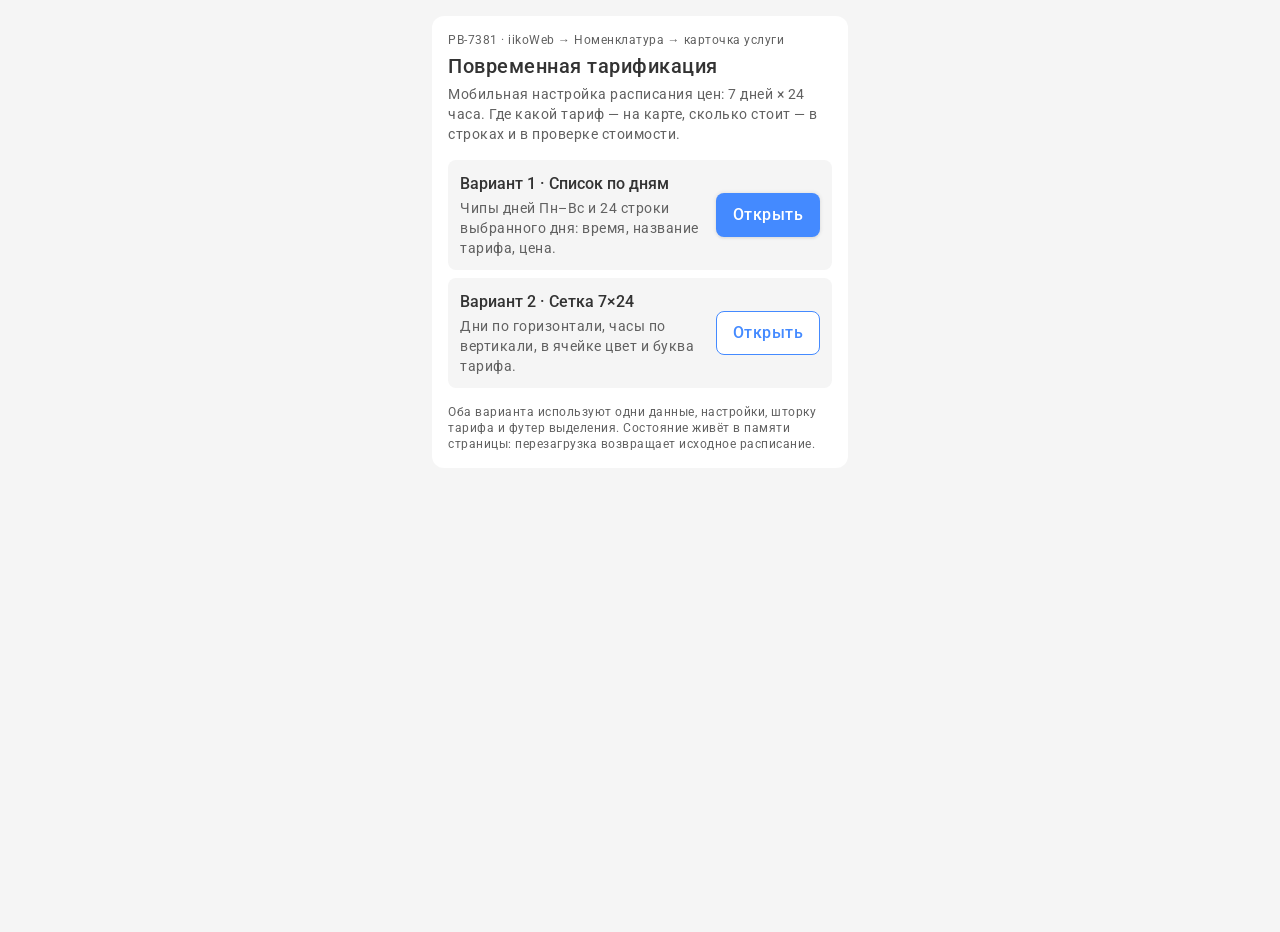
==== ProtoApp-Draft/pb7381-hourly-rate/index.html @ aaf01636 "PB-7381 hourly rate prototype: variants 1 and 2 with iikoDS styles" ====
<!DOCTYPE html>
<html lang="ru" data-mode="mobile">
<head>
<meta charset="UTF-8">
<meta name="viewport" content="width=device-width, initial-scale=1.0">
<title>PB-7381 · Повременная тарификация — два варианта</title>
<!--
  ЭКРАН: точка входа прототипа (бриф §8: «демо-страница со ссылками на два варианта»).

  Что здесь: название задачи, короткое описание двух вариантов расписания и две
  ссылки — variant-1.html (список по дням) и variant-2.html (сетка 7×24).
  Общие у вариантов: данные, настройки, шторка тарифа, футер выделения и снэкбар.

  Внешний вид — только ДС (классы ds-*, токены), своего «на глаз» нет.
-->
<link rel="stylesheet" href="css/iikods.css">
<link rel="stylesheet" href="css/prototype.css">
</head>
<body class="pb-page pb-page--index">

<main class="pb-hub">
  <header class="pb-hub__head">
    <span class="pb-hub__eyebrow ds-text-caption-l-12-normal-regular">PB-7381 · iikoWeb → Номенклатура → карточка услуги</span>
    <h1 class="pb-hub__title">Повременная тарификация</h1>
    <p class="pb-hub__lead ds-text-body-s-14-normal-regular">
      Мобильная настройка расписания цен: 7 дней × 24 часа. Где какой тариф — на карте,
      сколько стоит — в строках и в проверке стоимости.
    </p>
  </header>

  <ul class="pb-hub__list">
    <li class="pb-hub__item">
      <div class="pb-hub__item-text">
        <span class="pb-hub__item-title">Вариант 1 · Список по дням</span>
        <span class="pb-hub__item-desc ds-text-body-s-14-normal-regular">
          Чипы дней Пн–Вс и 24 строки выбранного дня: время, название тарифа, цена.
        </span>
      </div>
      <a class="ds-btn ds-btn--m ds-btn--accent ds-btn--filled pb-hub__link" href="variant-1.html">
        <span class="ds-btn__label">Открыть</span>
      </a>
    </li>
    <li class="pb-hub__item">
      <div class="pb-hub__item-text">
        <span class="pb-hub__item-title">Вариант 2 · Сетка 7×24</span>
        <span class="pb-hub__item-desc ds-text-body-s-14-normal-regular">
          Дни по горизонтали, часы по вертикали, в ячейке цвет и буква тарифа.
        </span>
      </div>
      <a class="ds-btn ds-btn--m ds-btn--accent ds-btn--outlined pb-hub__link" href="variant-2.html">
        <span class="ds-btn__label">Открыть</span>
      </a>
    </li>
  </ul>

  <p class="pb-hub__note ds-text-caption-l-12-normal-regular">
    Оба варианта используют одни данные, настройки, шторку тарифа и футер выделения.
    Состояние живёт в памяти страницы: перезагрузка возвращает исходное расписание.
  </p>
</main>

</body>
</html>
---- ProtoApp-Draft/pb7381-hourly-rate/css/iikods.css ----
/* ============================================================
   PB-7381 · подключение iikoDS

   Одна точка входа стилей: здесь только ссылки на дизайн-систему, своего
   оформления нет (раскладка — css/prototype.css).

   Порядок обязателен:
     font.css → tokens.css → components-mobile/modes.css → components-mobile/components/index.css
              → styles.css → components/index.css → fixes.css

   Мобильный режим — атрибутом `data-mode="mobile"` на <html> (см. modes.css):
   кнопки Button M вырастают 36 → 44 px (8+8+20 → 12+12+20), поле M — 56 px,
   тумблер получает трек 52×32 и ручку 24. Классы компонентов от режима не
   зависят — «мобильных» модификаторов у ДС нет, поэтому один и тот же набор
   ds-* используется и на десктопе, и на телефоне.

   ДС лежит в соседнем репозитории: ../../../Design-System/ от этой папки.
   ============================================================ */

@import url("../../../Design-System/components-web/font.css");
@import url("../../../Design-System/components-web/tokens.css");

/* мобильный слой ДС: ось режима + структурные моб-компоненты (порядок обязателен) */
@import url("../../../Design-System/components-mobile/modes.css");
@import url("../../../Design-System/components-mobile/components/index.css");

/* сгенерированные текстовые стили и тени, затем агрегатор компонентов */
@import url("../../../Design-System/components-web/styles.css");
@import url("../../../Design-System/components-web/components/index.css");

/* ручной слой правок поверх генерации ДС (обновления из Figma его не перезаписывают) */
@import url("../../../Design-System/components-web/fixes.css");
---- ProtoApp-Draft/pb7381-hourly-rate/css/prototype.css ----
/* ============================================================
   PB-7381 · раскладка прототипа (только каркас и сетка; вид — из ДС)

   ПРАВИЛО БРИФА (§7.1, §9): цветов, кеглей, радиусов, теней литералами нет —
   только токены ДС (var(--ds-…)) и классы ds-*. Здесь живут: ширина колонки
   телефона, каркас экрана (шапка / расписание / футер / нижняя панель),
   сетка 7×24 и позиционирование шторок и снэкбара.
   ============================================================ */

/* ── База страницы ─────────────────────────────────────────── */
html, body { height: 100%; }
body.pb-page {
  margin: 0;
  background: var(--ds-color-brand-neutral-super-light);
  color: var(--ds-color-text-primary);
  font-family: var(--ds-typography-font-family-family), Arial, sans-serif;
}

/* ── Точка входа: ссылки на два варианта ───────────────────── */
.pb-page--index { padding: var(--ds-space-4x); }
.pb-hub {
  /* 384 px = 12 шагов сетки ДС; отдельного токена такой ширины в ДС нет */
  max-width: calc(var(--ds-size-8x) * 12);
  margin: 0 auto;
  padding: var(--ds-space-4x);
  background: var(--ds-color-brand-neutral-default);
  border-radius: var(--ds-radius-3x);
}
.pb-hub__head { display: flex; flex-direction: column; gap: var(--ds-space-1x); }
.pb-hub__eyebrow { color: var(--ds-color-text-secondary); }
.pb-hub__title {
  margin: 0;
  font: var(--ds-font-header-s-20-normal-medium);
  letter-spacing: var(--ds-font-header-s-20-normal-medium-spacing);
  color: var(--ds-color-text-primary);
}
.pb-hub__lead { margin: 0; color: var(--ds-color-text-secondary); }
.pb-hub__list {
  margin: var(--ds-space-4x) 0;
  padding: 0;
  list-style: none;
  display: flex;
  flex-direction: column;
  gap: var(--ds-space-2x);
}
.pb-hub__item {
  display: flex;
  align-items: center;
  gap: var(--ds-space-3x);
  padding: var(--ds-space-3x);
  background: var(--ds-color-brand-neutral-super-light);
  border-radius: var(--ds-radius-2x);
}
.pb-hub__item-text { display: flex; flex-direction: column; gap: var(--ds-space-0-5x); flex: 1 1 auto; }
.pb-hub__item-title { font-size: var(--ds-font-body-m-16-normal-medium-size); line-height: var(--ds-font-body-m-16-normal-medium-line); font-weight: var(--ds-typography-font-weight-medium); }
.pb-hub__item-desc { color: var(--ds-color-text-secondary); }
.pb-hub__link { flex: 0 0 auto; text-decoration: none; }
.pb-hub__note { margin: 0; color: var(--ds-color-text-secondary); }

/* ============================================================
   Экран услуги: каркас 375 / 390
   Размеры из макета (фрейм 375×812): поля 16, заголовок и вкладки
   не скроллятся, расписание — единственная скроллящаяся область,
   снизу несдвигаемая панель «Закрыть / Сохранить» (60 px).
   ============================================================ */

.pb-page--app {
  display: flex;
  justify-content: center;
  background: var(--ds-color-brand-neutral-super-light);
}

.pb-app {
  width: 100%;
  max-width: 390px;                     /* бриф §8: на десктопе колонка 390 */
  height: 100dvh;
  display: flex;
  flex-direction: column;
  overflow: hidden;
  background: var(--ds-color-brand-neutral-default);
}

/* ── Шапка приложения (не скроллится) ─────────────────────── */
.pb-app__head {
  flex: 0 0 auto;
  display: flex;
  flex-direction: column;
  background: var(--ds-color-brand-neutral-default);
}

/* ── Header full = 110: статус-бар 55 + хром 55 (макет 1:1) ──
   Статус-бар и хром браузера — системная оболочка, а не компонент iikoDS,
   поэтому токенов у них нет: значения взяты из макета как есть (те же
   литералы используются в стенде ДС, ds-review.css). */
.pb-statusbar {
  position: relative;
  flex: 0 0 auto;
  height: 55px;
  background: var(--ds-color-brand-neutral-default);
}
.pb-statusbar__time {
  position: absolute;
  left: 18px;
  top: 16px;
  width: 50px;
  font-family: 'Montserrat', var(--ds-typography-font-family-family), Arial, sans-serif;
  font-weight: 700;
  font-size: 15px;
  line-height: 18px;
  text-align: center;
  color: #070707;
}
.pb-statusbar__stats {
  position: absolute;
  right: 18px;
  top: 19px;
  display: block;
  width: 67px;
  height: 12px;
}

/* хром: дом 24 · адресное поле 34 · счётчик вкладок 16 · меню 24
   (левое поле 12, поле адреса 44 / правый край 84, вкладки 52, меню 12) */
.pb-chrome {
  position: relative;
  flex: 0 0 auto;
  height: 55px;
  background: var(--ds-color-brand-neutral-default);
}
/* у иконок шапки 24 / 16 px — зона нажатия добирается слоем 44×44 */
.pb-chrome__btn {
  position: absolute;
  padding: 0;
  border: 0;
  background: none;
  color: var(--ds-color-icon-primary);
  font-family: inherit;
  cursor: pointer;
}
.pb-chrome__btn::after {
  content: "";
  position: absolute;
  left: 50%;
  top: 50%;
  width: 44px;
  height: 44px;
  transform: translate(-50%, -50%);
}
.pb-chrome__btn img,
.pb-chrome__btn svg { display: block; }
.pb-chrome__home { left: 12px; top: 15.5px; width: 24px; height: 24px; }
.pb-chrome__more { right: 12px; top: 15.5px; width: 24px; height: 24px; }
.pb-chrome__tabs {
  right: 52px;
  top: 19.5px;
  display: flex;
  align-items: center;
  justify-content: center;
  box-sizing: border-box;
  width: 16px;
  height: 16px;
  border: 1.5px solid var(--ds-color-icon-primary);
  border-radius: 5px;
  font-size: var(--ds-typography-font-size-2-5x);
  line-height: 12px;
  /* в ДС весов только 400/500, в макете счётчик вкладок — 700 */
  font-weight: 700;
}
.pb-chrome__address {
  position: absolute;
  left: 44px;
  right: 84px;
  top: 16px;
  height: 34px;
  display: flex;
  align-items: center;
  gap: var(--ds-space-2x);
  padding: 0 11px;
  box-sizing: border-box;
  border-radius: 17px;
  background: #f7f9ff;
  cursor: pointer;
}
.pb-chrome__lock { flex: none; width: 8px; height: auto; }
.pb-chrome__address-text {
  overflow: hidden;
  text-overflow: ellipsis;
  white-space: nowrap;
  color: var(--ds-color-text-primary);
  font-size: var(--ds-typography-font-size-2-5x);
  line-height: 13px;
  font-weight: var(--ds-typography-font-weight-medium);
}

/* заголовок услуги + иконка информации (макет: блок 52 px) */
.pb-title {
  display: flex;
  align-items: center;
  justify-content: space-between;
  gap: var(--ds-space-3x);
  min-height: 52px;
  box-sizing: border-box;
  padding: var(--ds-space-2x) var(--ds-space-4x) var(--ds-space-1x);
}
.pb-title__text {
  margin: 0;
  font: var(--ds-font-header-s-20-normal-medium);
  letter-spacing: var(--ds-font-header-s-20-normal-medium-spacing);
  color: var(--ds-color-text-primary);
}

/* вкладки карточки: строка шире экрана — скроллится по горизонтали */
.pb-tabs {
  padding: var(--ds-space-2x) 0 0 var(--ds-space-4x);
  overflow-x: auto;
  scrollbar-width: none;
}
.pb-tabs::-webkit-scrollbar { display: none; }
.pb-tabs .ds-tabs { border-bottom: none; }
.pb-tabs .ds-tab { padding-left: var(--ds-space-3x); padding-right: var(--ds-space-3x); }
/* бриф §7.1 п.2: управляющие элементы не ниже 44 px — вкладки, тумблер */
.pb-tabs .ds-tab { min-height: 44px; }
.pb-status .ds-slide-toggle__row { min-height: 44px; }

/* строка состояния: тумблер «Включена» + иконки ресторана и настроек.
   Иконки — Icon size 24 (`ds-icon-size--6x`) с подложкой State: заказчик
   11.11.2026 просил 24 px (было 32, до этого 36), а State даёт hover `#EBEBEB`
   и нажатие `#E0E0E0` (fixes.css п. 14 — контейнер и модификатор `--state` там же).
   Подложка = иконка + 8 = 32, поэтому кнопка-обёртка 32×32 и прозрачная:
   вид элемента задаёт ДС, кнопка нужна только как тач-зона 48 (бриф §7.1 п.2).
   Кнопки идут в ряд с зазором 8: круги подложек не слипаются */
.pb-status {
  display: flex;
  align-items: center;
  justify-content: space-between;
  gap: var(--ds-space-2x);
  padding: var(--ds-space-2x) var(--ds-space-4x);
}
.pb-status .ds-slide-toggle { flex: 0 0 auto; }
.pb-status__tools {
  display: flex;
  align-items: center;
  gap: var(--ds-space-2x);
  min-width: 0;
}
.pb-status .pb-tool {
  position: relative;
  flex: 0 0 auto;
  display: inline-flex;
  align-items: center;
  justify-content: center;
  width: var(--ds-size-8x);                    /* 32 = иконка 24 + подложка 4/4 */
  height: var(--ds-size-8x);
  padding: 0;
  border: 0;
  background: none;
  color: var(--ds-color-icon-primary);
  font-family: inherit;
  cursor: pointer;
}
/* тач-зона 48 = иконка 24 + поле 12 с каждой стороны (как у .pb-close) */
.pb-status .pb-tool::after {
  content: '';
  position: absolute;
  left: 50%;
  top: 50%;
  width: calc(var(--ds-size-6x) + var(--ds-space-6x));
  height: calc(var(--ds-size-6x) + var(--ds-space-6x));
  transform: translate(-50%, -50%);
}
.pb-status .pb-tool .ds-icon-size svg {
  display: block;
  width: 100%;
  height: 100%;
  fill: currentColor;
}
/* Подложка State в ДС включается наведением на сам значок (fixes.css п. 14:
   `.ds-icon-size--state:hover::before`). Здесь кликабельна кнопка 32
   с тач-зоной 48, поэтому состояние вешаем на неё — иначе наведение на поле
   вокруг иконки не подсвечивает её. Цвета те же, что в fixes.css (токенов нет,
   №89): hover #EBEBEB, press #E0E0E0 */
.pb-status .pb-tool:hover .ds-icon-size--state::before { background: #ebebeb; }
.pb-status .pb-tool:active .ds-icon-size--state::before { background: #e0e0e0; }
/* тарификация выключена: в строке состояния остаётся только тумблер */
body.pb-tariff-off .pb-status__tools { display: none; }

/* ── Область расписания (скроллится только она) ───────────── */
.pb-body {
  flex: 1 1 auto;
  min-height: 0;
  display: flex;
  flex-direction: column;
  overflow: hidden;
}

/* Вариант 1: переключатель дня + список 24 интервалов.
   Button toggle (макет 19107:48915): контейнер r12, белый фон, рамка #E0E0E0,
   паддинг и зазор 4; выбранный день — Button M Accent Filled (#448AFF),
   невыбранные — Neutral Text (#333333). */
.pb-daybar {
  flex: 0 0 auto;
  align-self: stretch;
  width: auto;
  display: flex;
  gap: var(--ds-space-1x);
  /* отступ до Button toggle — ровно 16 px (заказчик 11.11.2026): строка
     состояния 48 (тач-зона тумблера), сам тумблер в ней 44 и центрируется,
     поэтому 4 + нижнее поле 8 + этот margin 4 = 16 от элементов строки */
  margin: var(--ds-space-1x) var(--ds-space-4x) 0;
  padding: var(--ds-space-1x);
  background: var(--ds-color-brand-neutral-default);
  border: 1px solid var(--ds-color-stroke-default);
  border-radius: var(--ds-radius-3x);
  box-sizing: border-box;
}
/* 7 чипов на 343 px: мобильный Button M даёт поля 16 (button-touch.css),
   поэтому нулевые боковые поля нужны правилом с той же специфичностью —
   иначе подпись «Пн» уезжает из центра кнопки */
.pb-daybar .pb-daychip { padding-left: 0; padding-right: 0; }
.pb-daychip { flex: 1 1 0; min-width: 0; }
.pb-daychip .ds-btn__label { width: 100%; text-align: center; }

.pb-list {
  flex: 1 1 auto;
  min-height: 0;
  overflow-y: auto;
  -webkit-overflow-scrolling: touch;
  display: flex;
  flex-direction: column;
  gap: var(--ds-space-2x);
  padding: var(--ds-space-3x) var(--ds-space-4x) var(--ds-space-2x);
}

/* строка интервала: время, название тарифа, цена (макет `row` 19107:49258:
   56/r8/pad 12). Фон — цвет тарифа: базовая Neutral/50, счастливый час
   Accent/10, выходные Negative/50 — приходит инлайном из js/ui.js. */
.pb-row {
  display: flex;
  align-items: center;
  gap: var(--ds-space-3x);
  width: 100%;
  min-height: 56px;
  padding: var(--ds-space-3x);
  border: 0;
  border-radius: var(--ds-radius-2x);
  background: var(--pb-row-bg, var(--ds-palette-neutral-50));
  color: var(--pb-row-ink, var(--ds-color-text-primary));
  font-family: inherit;
  font-size: inherit;
  text-align: left;
  cursor: pointer;
  box-sizing: border-box;
}
/* нажатие не подменяет фон тарифа, а притемняет его */
.pb-row:active { filter: brightness(0.97); }
.pb-row__time {
  flex: 0 0 40px;
  color: var(--ds-color-text-secondary);
  font-size: var(--ds-font-caption-l-12-normal-regular-size);
  line-height: var(--ds-font-caption-l-12-normal-regular-line);
  font-variant-numeric: tabular-nums;
}
.pb-row__main {
  flex: 1 1 auto;
  min-width: 0;
  display: flex;
  align-items: center;
  justify-content: space-between;
  gap: var(--ds-space-4x);
}
.pb-row__label {
  overflow: hidden;
  text-overflow: ellipsis;
  white-space: nowrap;
  color: var(--ds-color-text-primary);
  font-size: var(--ds-font-body-s-14-normal-regular-size);
  line-height: var(--ds-font-body-s-14-normal-regular-line);
}
.pb-row__price {
  flex: 0 0 auto;
  color: var(--ds-color-text-primary);
  font-size: var(--ds-font-body-s-14-normal-regular-size);
  line-height: var(--ds-font-body-s-14-normal-regular-line);
  font-variant-numeric: tabular-nums;
}

/* ── Вариант 2: сетка 7×24 + легенда тарифов под ней ──────── */
.pb-grid {
  flex: 1 1 auto;
  min-height: 0;
  overflow: auto;
  -webkit-overflow-scrolling: touch;
  padding: 0 var(--ds-space-4x) var(--ds-space-2x);
}

/* легенда — внизу под сеткой, фон прозрачный (заказчик 11.11.2026:
   «легенда внизу, на прозрачном фоне»), при нехватке ширины прокручивается
   по горизонтали; пункт не переносится и не сжимается */
.pb-legend {
  flex: 0 0 auto;
  display: flex;
  align-items: center;
  gap: var(--ds-space-4x);
  overflow-x: auto;
  scrollbar-width: none;
  padding: var(--ds-space-2x) var(--ds-space-4x);
  background: none;
  touch-action: pan-x;
}
.pb-legend::-webkit-scrollbar { display: none; }
.pb-legend__item {
  flex: 0 0 auto;
  display: inline-flex;
  align-items: center;
  gap: var(--ds-space-1x);
}
.pb-legend__label {
  white-space: nowrap;
  color: var(--ds-color-text-secondary);
  font-size: var(--ds-font-body-s-14-normal-regular-size);
  line-height: var(--ds-font-body-s-14-normal-regular-line);
}
.pb-dot {
  flex: 0 0 auto;
  width: var(--ds-size-4x);
  height: var(--ds-size-4x);
  border-radius: var(--ds-radius-circular);
  background: var(--pb-dot-color, var(--ds-color-brand-neutral-light));
}

/* шапка дней: 40 (время) + 7 колонок по 39,86 из макета */
.pb-grid__head,
.pb-grid__row {
  display: grid;
  grid-template-columns: 40px repeat(7, minmax(0, 1fr));
  gap: var(--ds-space-1x);
}
.pb-grid__head {
  position: sticky;
  top: 0;
  z-index: 2;
  /* макет `19138:67321`: шапка дней 32 = 4 + ячейка 24 + 4. С нижним полем
     строки состояния (8) это даёт 16 px от её нижней границы до подписей
     «Пн…Вс» (заказчик 11.11.2026: «сделать отступ 16 пикс до сетки — сейчас
     очень большое расстояние»); раньше ячейка была 44, шапка 56 и подписи
     уезжали на 30 px от строки состояния */
  padding: var(--ds-space-1x) 0;
  background: var(--ds-color-brand-neutral-default);
}
.pb-grid__day {
  position: relative;
  display: flex;
  align-items: center;
  justify-content: center;
  /* подпись дня — 24 в макете (`39,86×24`); зона нажатия 44 добирается слоем
     ::after (бриф §7.1 п.2), поэтому высота шапки остаётся 32, как в макете */
  min-height: var(--ds-size-6x);
  padding: 0;
  border: 0;
  border-radius: var(--ds-radius-1x);
  background: none;
  color: var(--ds-color-text-secondary);
  font-family: inherit;
  font-size: var(--ds-font-caption-l-12-normal-regular-size);
  font-weight: var(--ds-typography-font-weight-medium);
  cursor: pointer;
}
.pb-grid__day--on {
  background: var(--ds-color-surface-selected);
  color: var(--ds-color-text-accent);
}
/* зона нажатия 44 по высоте шапки 24: слой на всю ширину ячейки, чтобы
   соседние дни не перекрывались */
.pb-grid__day::after {
  content: '';
  position: absolute;
  left: 0;
  right: 0;
  top: 50%;
  height: 44px;
  transform: translateY(-50%);
}

.pb-grid__row { margin-bottom: var(--ds-space-1-5x); }

/* время строки — кнопка-переключатель, как день в шапке: тап выделяет час
   во всех семи днях, повторный тап снимает; подсветка та же (Surface/Selected),
   липнет к левому краю при горизонтальной прокрутке */
.pb-grid__time {
  position: sticky;
  left: 0;
  z-index: 1;
  display: flex;
  align-items: center;
  padding: 0 var(--ds-space-1x) 0 0;
  border: 0;
  border-radius: var(--ds-radius-1x);
  background: var(--ds-color-brand-neutral-default);
  color: var(--ds-color-text-secondary);
  font-family: inherit;
  font-size: var(--ds-font-caption-l-12-normal-regular-size);
  line-height: var(--ds-font-caption-l-12-normal-regular-line);
  font-variant-numeric: tabular-nums;
  text-align: left;
  cursor: pointer;
}
.pb-grid__time--on {
  background: var(--ds-color-surface-selected);
  color: var(--ds-color-text-accent);
}

/* ячейка: цвет и буква тарифа, цены внутри нет (бриф §3.2, §9) */
.pb-cell {
  position: relative;
  display: flex;
  align-items: center;
  justify-content: center;
  min-height: 44px;
  padding: 0;
  border: 0;
  border-radius: var(--ds-radius-1x);
  background: var(--pb-cell-bg, var(--ds-color-brand-neutral-super-light));
  color: var(--pb-cell-ink, var(--ds-color-text-secondary));
  font-family: inherit;
  font-size: var(--ds-font-caption-l-12-normal-regular-size);
  font-weight: var(--ds-typography-font-weight-medium);
  cursor: pointer;
  touch-action: manipulation;
}
/* зона нажатия не меньше 44×44, даже если ячейка уже (бриф §3.2) */
.pb-cell::after {
  content: '';
  position: absolute;
  left: 50%;
  top: 50%;
  width: 100%;
  height: 100%;
  min-width: 44px;
  min-height: 44px;
  transform: translate(-50%, -50%);
}
.pb-cell--on { box-shadow: inset 0 0 0 2px var(--ds-color-stroke-accent); }

/* ── Пустое состояние и скелетон ──────────────────────────── */
.pb-empty {
  flex: 1 1 auto;
  display: flex;
  flex-direction: column;
  align-items: center;
  justify-content: center;
  gap: var(--ds-space-2x);
  padding: var(--ds-space-8x) var(--ds-space-5x);
  text-align: center;
}
.pb-empty__text {
  margin: 0;
  max-width: 300px;
  color: var(--ds-color-text-secondary);
  font-size: var(--ds-font-body-s-14-normal-regular-size);
  line-height: var(--ds-font-body-s-14-normal-regular-line);
}

.pb-skeleton {
  flex: 1 1 auto;
  display: flex;
  flex-direction: column;
  gap: var(--ds-space-2x);
  padding: var(--ds-space-2x) var(--ds-space-4x);
  overflow: hidden;
}
.pb-skeleton__row {
  height: 56px;
  border-radius: var(--ds-radius-2x);
  background: var(--ds-color-brand-neutral-super-light);
  animation: pb-pulse 1.2s ease-in-out infinite;
}
.pb-skeleton__row--chip { height: 44px; }
@keyframes pb-pulse {
  0%, 100% { opacity: 1; }
  50% { opacity: .55; }
}
@media (prefers-reduced-motion: reduce) {
  .pb-skeleton__row { animation: none; }
}

/* ── Футер выделения: карточка ВМЕСТО панели «Закрыть / Сохранить» ──
   Макет 375×152: белая карточка, радиус 16 сверху, тень Shadows/01 dp S,
   поля 16, сводка Body S сверху и две кнопки M (44) внизу.
   Заказчик 11.11.2026: карточка должна выезжать ПОВЕРХ панели с кнопками
   «Закрыть/Сохранить» — на экране она вместо них. Поэтому она позиционирована
   от низа панели (`bottom: 0`), а не над ней, и панель под ней не видна.
   Сетка при этом не сжимается — продолжает скроллиться под карточкой.
   `z-index` обязателен: у липкой колонки времени `.pb-grid__time` свой
   z-index 1, у шапки дней 2 — без него цифры часов рисовались поверх карточки
   (баг 11.11.2026). Панель `.pb-bottombar` поднята до z-index 2 и держит
   карточку выше всей сетки.
   Высота — по содержимому (16 + 20 + 16 + 16 + 44 + 16 = 128), без распорки:
   раньше `min-height: 152` + `space-between` растягивали пустоту между сводкой
   и кнопками (заказчик: «огромный отступ», нужен ровно 16) */
.pb-selbar {
  position: absolute;
  left: 0;
  right: 0;
  bottom: 0;
  z-index: 3;
  box-sizing: border-box;
  display: flex;
  flex-direction: column;
  gap: var(--ds-space-4x);
  padding: var(--ds-space-4x);
  padding-bottom: calc(var(--ds-space-4x) + env(safe-area-inset-bottom, 0px));
  border-radius: var(--ds-radius-4x) var(--ds-radius-4x) 0 0;
  background: var(--ds-color-brand-neutral-default);
  box-shadow: var(--ds-shadow-shadows-01-dp-sl);
}
.pb-selbar__summary { flex: 0 0 auto; min-width: 0; display: flex; flex-direction: column; }
.pb-selbar__line1 {
  overflow: hidden;
  text-overflow: ellipsis;
  white-space: nowrap;
  color: var(--ds-color-text-primary);
  font-size: var(--ds-font-body-s-14-normal-medium-size);
  line-height: var(--ds-font-body-s-14-normal-medium-line);
  font-weight: var(--ds-typography-font-weight-medium);
}
.pb-selbar__line2 {
  overflow: hidden;
  text-overflow: ellipsis;
  white-space: nowrap;
  color: var(--ds-color-text-secondary);
  font-size: var(--ds-font-caption-l-12-normal-regular-size);
  line-height: var(--ds-font-caption-l-12-normal-regular-line);
}
/* две кнопки M по 44 на всю ширину карточки (в макете 167,5 × 44) */
.pb-selbar__actions { flex: 0 0 auto; display: flex; align-items: center; gap: var(--ds-space-2x); }
.pb-selbar__actions .ds-btn { flex: 1 1 0; min-width: 0; }
[id][hidden] { display: none !important; }

/* ── Нижняя панель «Закрыть / Сохранить» ────────────────────
   z-index 2 — чтобы панель и карточка выделения (абсолютная, внутри неё)
   всегда были выше сетки и её липких колонок: цифры часов не выглядывают
   поверх футеров (баг 11.11.2026) */
.pb-bottombar {
  position: relative;
  z-index: 2;
  flex: 0 0 auto;
  padding: var(--ds-space-2x) var(--ds-space-4x);
  padding-bottom: calc(var(--ds-space-2x) + env(safe-area-inset-bottom, 0px));
  border-top: 1px solid var(--ds-color-stroke-default);
  background: var(--ds-color-brand-neutral-default);
}
.pb-bottombar__group { width: 100%; gap: var(--ds-space-2x); }
.pb-bottombar__btn { flex: 1 1 0; min-width: 0; }

/* ============================================================
   Нижняя шторка, полноэкранный слой настроек и снэкбар

   Пробел ДС: готового компонента «Bottom sheet» в css ДС нет — в Figma
   он есть (`19096:46705`). Здесь только раскладка и позиционирование,
   содержимое — штатные ds-* (Menu item, Input, Slide toggle, Button).

   Геометрия из макета (инстансы `19121:61584` 375×264 и `19121:60840`
   375×444):
     · полотно — белое, радиус 24 сверху, тень Shadows/08 dp S;
     · ручка — полоса 20 high, пилюля 40×4 по центру (`#D6D6D6`, y=8);
     · контент — колонка с зазором 16 и нижним полем 16;
     · заголовок — 24 high (Body L 18/24 Medium), поля 0 16;
     · пункт меню — Menu item: 8/16, иконка 20 слева, текст Body M 16/24,
       выбранный — фон Back selected `#F5F9FF` (Accent/10);
     · кнопка внизу — 343×44 (Button group, поля 16).

   Крестика закрытия в шторке нет: закрывают свайп вниз, тап по
   затемнению и Esc (§ паттерны, журнал решений).
   ============================================================ */

.pb-scrim {
  position: fixed;
  inset: 0;
  z-index: 24;
  border: 0;
  padding: 0;
  opacity: .15;
}

.pb-sheet {
  position: fixed;
  left: 50%;
  bottom: 0;
  transform: translateX(-50%);
  z-index: 25;
  width: 100%;
  max-width: 390px;
  max-height: 85dvh;
  display: flex;
  flex-direction: column;
  box-sizing: border-box;   /* max-height считаем с нижним полем 16 */
  padding-bottom: calc(var(--ds-space-4x) + env(safe-area-inset-bottom, 0px));
  border-radius: var(--ds-radius-6x) var(--ds-radius-6x) 0 0;
  background: var(--ds-color-surface-default);
  box-shadow: var(--ds-shadow-shadows-08-dp-s);
  /* свайп вниз ловим pointer-событиями: вертикальный жест браузеру не отдаём */
  touch-action: pan-y;
  will-change: transform;
}
/* ручка: полоса 20 high (макет), пилюля по центру; тащим шторку за неё */
.pb-sheet__grab {
  flex: 0 0 auto;
  display: flex;
  align-items: center;
  justify-content: center;
  height: var(--ds-size-5x);
  padding: var(--ds-space-2x) 0;
  box-sizing: border-box;
  touch-action: none;
  cursor: grab;
}
.pb-sheet__pill {
  width: var(--ds-size-10x);
  height: var(--ds-size-1x);
  border-radius: var(--ds-radius-1x);
  background: var(--ds-palette-neutral-300);
}
.pb-sheet__inner {
  flex: 1 1 auto;
  min-height: 0;
  overflow-y: auto;
  overscroll-behavior: contain;
  -webkit-overflow-scrolling: touch;
  display: flex;
  flex-direction: column;
  gap: var(--ds-space-4x);
}
/* Длинный список (24 часа в «Интервале») не влезает в шторку: скроллится
   только меню, заголовок и кнопка «Применить» остаются на месте — как в
   макете, где меню 504 внутри шторки 660 */
.pb-sheet__inner--fit { overflow: hidden; }
.pb-sheet__inner--fit > * { flex: 0 0 auto; }
.pb-sheet__inner--fit > .pb-sheet__menu {
  flex: 1 1 auto;
  min-height: 0;
  overflow-y: auto;
  overscroll-behavior: contain;
  -webkit-overflow-scrolling: touch;
}
.pb-sheet__head { display: flex; flex-direction: column; gap: var(--ds-space-0-5x); }
.pb-sheet__title {
  margin: 0;
  padding: 0 var(--ds-space-4x);
  color: var(--ds-color-text-primary);
  font: var(--ds-font-body-l-18-normal-medium);
  letter-spacing: var(--ds-font-body-l-18-normal-medium-spacing);
}
.pb-sheet__subtitle {
  margin: 0;
  padding: 0 var(--ds-space-4x);
  color: var(--ds-color-text-secondary);
  font-size: var(--ds-font-body-s-14-normal-regular-size);
  line-height: var(--ds-font-body-s-14-normal-regular-line);
}
/* «Изменить тариф» — 375×264 в макете: заголовок Body M 16/24 (не 18),
   три пункта по 56, радиус 24 и тень 08 dp остаются от базовой шторки */
.pb-sheet--tariff { min-height: calc(var(--ds-size-10x) * 6 + var(--ds-size-6x)); }
.pb-sheet__title--m {
  font-size: var(--ds-font-body-m-16-normal-medium-size);
  line-height: var(--ds-font-body-m-16-normal-medium-line);
  letter-spacing: var(--ds-font-body-m-16-normal-medium-spacing);
  font-weight: var(--ds-typography-font-weight-medium);
}
/* список тарифов: точка цвета слева (16) и название; строка 56 = 16 + 24 + 16.
   Селектор специфичнее базового `.pb-sheet .ds-menu-item` (0,2,0) — иначе
   срабатывает padding 8 и строка 40 вместо 56 (проверено замером) */
.pb-sheet .pb-sheet__menu--tariff .ds-menu-item {
  padding-top: var(--ds-space-4x);
  padding-bottom: var(--ds-space-4x);
}

/* ── Пункт меню в шторке (Menu item из ДС) ────────────────────
   В css ДС у пункта min-height 68 / 258 шириной (на мобиле 72) и
   body S 14/20; в макете шторки — 375 шириной, 8/16 и Body M 16/24
   (однострочный пункт 36 в макете; у нас 40 — из-за line-height 24
   в токене Body M, токена 16/20 в ДС нет), двухстрочный — 56.
   Слоты element-left/right в css залиты белым, а текст — цветом
   текста в background (артефакт выгрузки, fixes.md п. 13): снимаем. */
.pb-sheet__menu { display: flex; flex-direction: column; }
/* пункты не сжимаются: длинный список (24 часа) прокручивается, а не
   «сплющивается» — иначе flex-строка ужимается до 21 px вместо 40 */
.pb-sheet__menu > .ds-menu-item { flex: 0 0 auto; }
.pb-sheet .ds-menu-item {
  width: 100%;
  min-height: 0;
  align-items: center;
  /* у <button> рамка браузера 2px — в css ДС пункт описан без неё, снимаем;
     иначе строка 44 вместо 40 (8 + 24 + 8) */
  border: 0;
  padding: var(--ds-space-2x) var(--ds-space-4x);
  gap: var(--ds-space-2x);
  background: var(--ds-color-menu-item-default-background);
  font-family: inherit;
  text-align: left;
  cursor: pointer;
}
.pb-sheet .ds-menu-item.pb-mi--on {
  background: var(--ds-palette-accent-10);   /* Menu item/Back selected — #F5F9FF */
}
.pb-sheet .ds-menu-item__content { flex: 1 1 auto; min-width: 0; }
.pb-sheet .ds-menu-item__element-left,
.pb-sheet .ds-menu-item__element-right { background: none; }
.pb-sheet .ds-menu-item__text,
.pb-sheet .ds-menu-item__label-down { background: none; }
.pb-sheet .ds-menu-item__text {
  font-size: var(--ds-font-body-m-16-normal-regular-size);
  line-height: var(--ds-font-body-m-16-normal-regular-line);
  letter-spacing: var(--ds-font-body-m-16-normal-regular-spacing);
  font-weight: var(--ds-font-body-m-16-normal-regular-weight);
  color: var(--ds-color-text-primary);
  white-space: normal;
}
/* чекбокс слева (множественный выбор) и галка справа (единственный) */
.pb-mi__box { color: var(--ds-color-icon-primary); }
.pb-sheet .ds-menu-item.pb-mi--on .pb-mi__box { color: var(--ds-color-icon-accent); }
/* Checkbox Type=Indeterminate — родительская строка «Все дни» / «Весь день» */
.pb-mi__box--mixed { color: var(--ds-color-icon-accent); }
/* родительская строка выбрана целиком: чекбокс активный (акцентный), а не серый.
   Фон Back selected у неё не включаем — это переключатель списка, не значение */
.pb-mi__box--on { color: var(--ds-color-icon-accent); }
.pb-mi__check { color: var(--ds-color-icon-accent); }
/* Родительская строка «все» отделена от списка линией 1 px (в макете —
   border-bottom внутри пункта); рисуем вставкой вовнутрь, чтобы высота
   строки осталась 40, а не 41 */
.pb-mi--divider { box-shadow: inset 0 -1px 0 var(--ds-color-stroke-default); }
.pb-mi__box svg,
.pb-mi__check svg { width: 100%; height: 100%; display: block; fill: currentColor; }
.pb-sheet__note {
  margin: 0;
  padding: 0 var(--ds-space-4x);
  color: var(--ds-color-text-secondary);
  font-size: var(--ds-font-caption-l-12-normal-regular-size);
  line-height: var(--ds-font-caption-l-12-normal-regular-line);
}
.pb-sheet__note--error { color: var(--ds-color-text-negative); }
/* формы внутри шторки (округление, минимальное время): поля по 16, как у пунктов */
.pb-sheet__fields { display: flex; gap: var(--ds-space-2x); padding: 0 var(--ds-space-4x); }
.pb-sheet__fields .ds-input { flex: 1 1 0; }
.pb-sheet__toggle { padding: 0 var(--ds-space-4x); }
/* кнопка внизу шторки: 343×44 в макете = поля 16 и Button M на мобиле */
.pb-sheet__foot { display: flex; padding: 0 var(--ds-space-4x); }
.pb-sheet__foot .ds-btn { flex: 1 1 0; min-width: 0; }
/* жест «тап/протяжка» по ячейке и строке: вертикаль отдаём скроллу */
.pb-cell, .pb-row { touch-action: pan-y; }

/* ── Полноэкранный слой «Настройки» ───────────────────────── */
.pb-screen {
  position: fixed;
  /* интерфейс телефона (статус-бар 55 + строка адреса 55) остаётся видимым:
     экран начинается под ним, а не с нуля (заказчик 11.11.2026) */
  top: 110px;
  bottom: 0;
  left: 50%;
  transform: translateX(-50%);
  /* ниже затемнения (24) и шторки (25): экран — слой под шторкой */
  z-index: 23;
  width: 100%;
  max-width: 390px;
  display: flex;
  flex-direction: column;
  background: var(--ds-color-surface-default);
}
/* шапка экрана повторяет блок заголовка услуги `.pb-title` (52 = 8 + 40 + 4,
   поля 16): слово «Настройки» встаёт ровно туда же, где «Бильярд»
   (x=16, текст 20/28 на y=14 от верха шапки) — заказчик 11.11.2026.
   В макете `19121:59372` шапка 64 (20 сверху + 28 + 16) — отступление
   вынужденное, оно и рождает совпадение по вертикали */
.pb-screen__head {
  flex: 0 0 auto;
  display: flex;
  align-items: center;
  justify-content: space-between;
  gap: var(--ds-space-3x);
  min-height: 52px;
  padding: var(--ds-space-2x) var(--ds-space-4x) var(--ds-space-1x);
  box-sizing: border-box;
}
/* крестик полноэкранной страницы — компонент Icon size 24 (`19121:59375`),
   не Button icon; зона нажатия 44×44 добирается кнопкой и «съедает»
   вертикальные поля шапки, чтобы её высота осталась 52 */
.pb-close {
  flex: 0 0 auto;
  display: inline-flex;
  align-items: center;
  justify-content: center;
  width: 44px;
  height: 44px;
  margin: -8px -10px -8px 0;
  padding: 0;
  border: 0;
  background: none;
  color: var(--ds-color-icon-primary);
  cursor: pointer;
}
.pb-close svg { display: block; fill: currentColor; }
.pb-screen__title {
  margin: 0;
  color: var(--ds-color-text-primary);
  font: var(--ds-font-header-s-20-normal-medium);
  letter-spacing: var(--ds-font-header-s-20-normal-medium-spacing);
}
.pb-screen__body {
  flex: 1 1 auto;
  min-height: 0;
  overflow-y: auto;
}

/* экран интервала (вариант 1): три Select form и панель «Закрыть / Сохранить» */
.pb-interval__fields {
  display: flex;
  flex-direction: column;
  /* макет `19121:60375`: первое поле сразу под шапкой (y=174 при шапке 64),
     шаг 64 = поле 48 + зазор 16; поля 16 */
  gap: var(--ds-space-4x);
  padding: 0 var(--ds-space-4x) var(--ds-space-4x);
}
.pb-interval__field {
  width: 100%;
  padding: 0;
  border: 0;
  background: none;
  font-family: inherit;
  text-align: left;
  cursor: pointer;
}
/* в ДС у Select form ширина фиксированная (250 px) — в колонке тянем на всю */
.pb-interval__field .ds-select-form { width: 100%; }
.pb-interval__field .ds-select-form .ds-input { width: 100%; }
.pb-interval__field .ds-input__icon { color: var(--ds-color-text-secondary); }
.pb-interval__field .ds-input__icon svg {
  display: block;
  width: var(--ds-size-5x);
  height: var(--ds-size-5x);
  fill: currentColor;
}
/* значение поля — всегда одна строка: не влезло — начало и «...(еще N)»
   считает js/ui.js, CSS-эллипсис страхует от обрезки на пиксель */
.pb-interval__field .ds-input__field {
  white-space: nowrap;
  overflow: hidden;
  text-overflow: ellipsis;
}
/* футер экрана: макет `19125:63217` — 80 = 60 (8 + 44 + 8) + Navigation Bar 20;
   группа кнопок 359 шириной при полях 8, зазор 8 (кнопки 175,5) */
.pb-screen__foot {
  flex: 0 0 auto;
  padding: var(--ds-space-2x);
  padding-bottom: calc(var(--ds-space-2x) + env(safe-area-inset-bottom, 0px));
}
.pb-screen__foot .ds-btn-group { width: 100%; gap: var(--ds-space-2x); }
.pb-screen__foot .ds-btn { flex: 1 1 0; min-width: 0; }
/* строка настроек (заказчик 11.11.2026): название — основной текст 16/24,
   значение — label down 14/20 под ним; поля 8/16 → 60. Классы — штатного
   List item, кегли — токены Body M и Body S, фон-артефакт снимаем */
.pb-screen__body .ds-list-item {
  width: 100%;
  min-height: calc(var(--ds-font-body-m-16-normal-regular-line) +
                   var(--ds-font-body-s-14-normal-regular-line) + var(--ds-space-4x));
  padding: var(--ds-space-2x) var(--ds-space-4x);
  border: 0;
  text-align: left;
  cursor: pointer;
  box-sizing: border-box;
}
.pb-screen__body .ds-list-item__content { flex: 1 1 auto; min-width: 0; }
.pb-screen__body .ds-list-item__text {
  background: none;
  color: var(--ds-color-text-primary);
  font-size: var(--ds-font-body-m-16-normal-regular-size);
  line-height: var(--ds-font-body-m-16-normal-regular-line);
  letter-spacing: var(--ds-font-body-m-16-normal-regular-spacing);
  font-weight: var(--ds-font-body-m-16-normal-regular-weight);
}
.pb-screen__body .ds-list-item__label-down {
  display: block;
  background: none;
  color: var(--ds-color-text-secondary);
  font-size: var(--ds-font-body-s-14-normal-regular-size);
  line-height: var(--ds-font-body-s-14-normal-regular-line);
  letter-spacing: var(--ds-font-body-s-14-normal-regular-spacing);
  font-weight: var(--ds-font-body-s-14-normal-regular-weight);
}
.pb-screen__body .ds-list-item__element-right { background: none; color: var(--ds-color-icon-primary); }
.pb-screen__body .ds-list-item__icon-size svg {
  width: var(--ds-size-5x);
  height: var(--ds-size-5x);
  display: block;
  fill: currentColor;
}

/* ── Снэкбар ──────────────────────────────────────────────── */
.pb-snackbar {
  position: fixed;
  left: 50%;
  bottom: calc(var(--ds-size-10x) + var(--ds-size-9x));
  transform: translateX(-50%);
  z-index: 30;
  width: 100%;
  max-width: 390px;
  padding-bottom: env(safe-area-inset-bottom, 0px);
}
.pb-snackbar .ds-snackbar__body { width: 100%; box-sizing: border-box; }
.pb-snackbar .ds-snackbar__content { flex: 1 1 auto; justify-content: flex-end; }
/* текст снэкбара переносится: подписи состояния длиннее одной строки */
.pb-snackbar .ds-snackbar__label { white-space: normal; }
.pb-snackbar__btn {
  min-height: 44px;
  padding: 0 var(--ds-space-2x);
  border: 0;
  background: none;
  color: var(--ds-color-text-inversive);
  font-family: inherit;
  font-size: var(--ds-font-body-s-14-normal-medium-size);
  line-height: var(--ds-font-body-s-14-normal-medium-line);
  font-weight: var(--ds-typography-font-weight-medium);
  cursor: pointer;
}
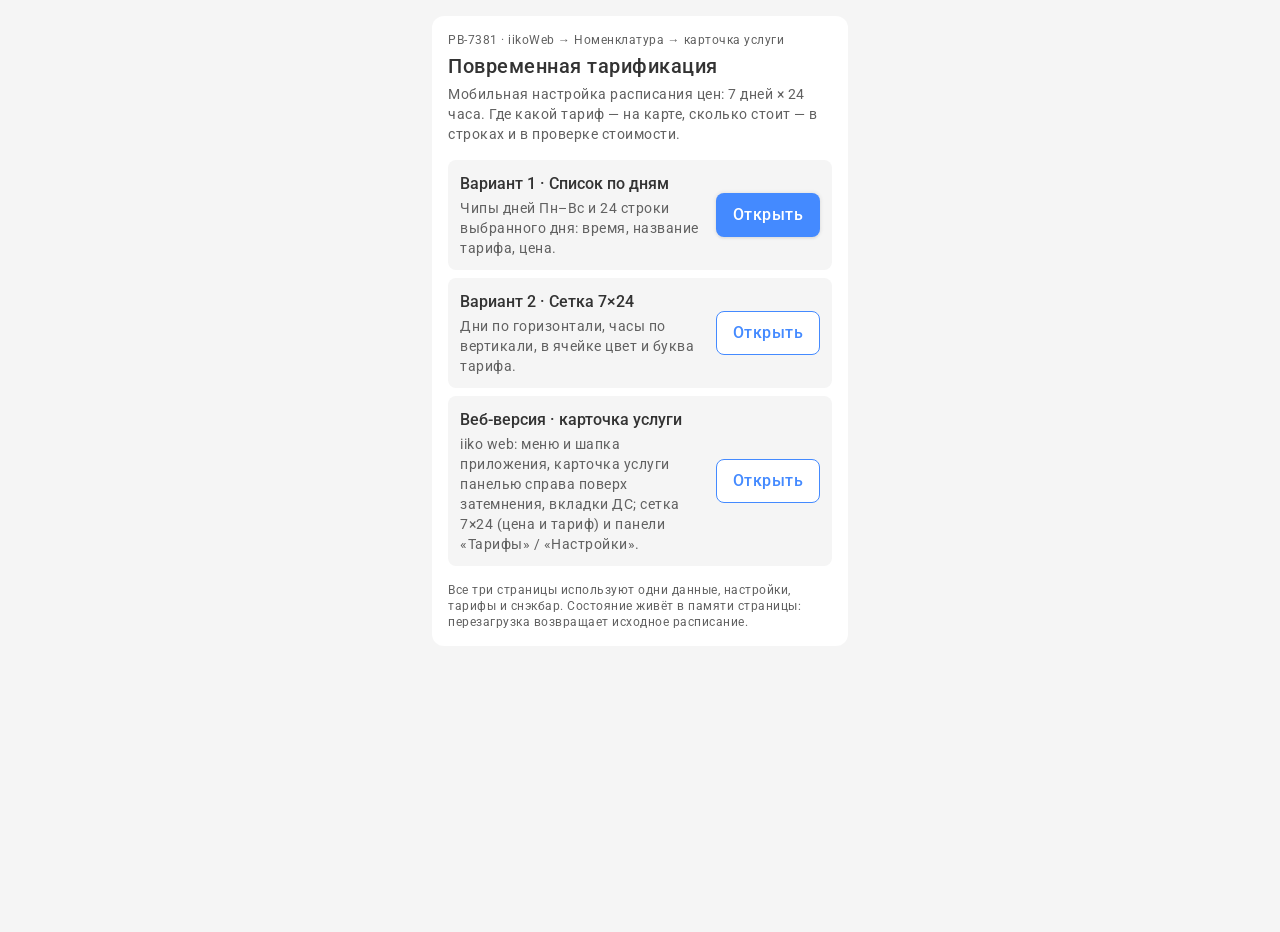
==== commit 0bc81a49: "Add web version (web.html): service card on iikoDS + latest prototype fixes" ====
--- a/ProtoApp-Draft/pb7381-hourly-rate/index.html
+++ b/ProtoApp-Draft/pb7381-hourly-rate/index.html
@@ -2,7 +2,7 @@
 <html lang="ru" data-mode="mobile">
 <head>
 <meta charset="UTF-8">
-<meta name="viewport" content="width=device-width, initial-scale=1.0">
+<meta name="viewport" content="width=device-width, initial-scale=1.0, viewport-fit=cover">
 <title>PB-7381 · Повременная тарификация — два варианта</title>
 <!--
   ЭКРАН: точка входа прототипа (бриф §8: «демо-страница со ссылками на два варианта»).
@@ -13,7 +13,6 @@
 
   Внешний вид — только ДС (классы ds-*, токены), своего «на глаз» нет.
 -->
-<link rel="stylesheet" href="css/iikods.css">
 <link rel="stylesheet" href="css/prototype.css">
 </head>
 <body class="pb-page pb-page--index">
@@ -51,10 +50,22 @@
         <span class="ds-btn__label">Открыть</span>
       </a>
     </li>
+    <li class="pb-hub__item">
+      <div class="pb-hub__item-text">
+        <span class="pb-hub__item-title">Веб-версия · карточка услуги</span>
+        <span class="pb-hub__item-desc ds-text-body-s-14-normal-regular">
+          iiko web: меню и шапка приложения, карточка услуги панелью справа поверх
+          затемнения, вкладки ДС; сетка 7×24 (цена и тариф) и панели «Тарифы» / «Настройки».
+        </span>
+      </div>
+      <a class="ds-btn ds-btn--m ds-btn--accent ds-btn--outlined pb-hub__link" href="web.html">
+        <span class="ds-btn__label">Открыть</span>
+      </a>
+    </li>
   </ul>
 
   <p class="pb-hub__note ds-text-caption-l-12-normal-regular">
-    Оба варианта используют одни данные, настройки, шторку тарифа и футер выделения.
+    Все три страницы используют одни данные, настройки, тарифы и снэкбар.
     Состояние живёт в памяти страницы: перезагрузка возвращает исходное расписание.
   </p>
 </main>
--- a/ProtoApp-Draft/pb7381-hourly-rate/css/prototype.css
+++ b/ProtoApp-Draft/pb7381-hourly-rate/css/prototype.css
@@ -6,6 +6,26 @@
    телефона, каркас экрана (шапка / расписание / футер / нижняя панель),
    сетка 7×24 и позиционирование шторок и снэкбара.
    ============================================================ */
+/* ── Подключение iikoDS (раньше лежало в css/iikods.css) ──────
+   Стили всех трёх страниц — один файл: сверху только ссылки на ДС,
+   ниже раскладка прототипа (заказчик 13.11.2026 — меньше файлов).
+   Порядок @import обязателен: font → tokens → мобильный слой →
+   styles → components → fixes. ДС — в соседнем репозитории,
+   пути считаются от папки css/. */
+
+@import url("../../../Design-System/components-web/font.css");
+@import url("../../../Design-System/components-web/tokens.css");
+
+/* мобильный слой ДС: ось режима + структурные моб-компоненты */
+@import url("../../../Design-System/components-mobile/modes.css");
+@import url("../../../Design-System/components-mobile/components/index.css");
+
+/* сгенерированные текстовые стили и тени, затем агрегатор компонентов */
+@import url("../../../Design-System/components-web/styles.css");
+@import url("../../../Design-System/components-web/components/index.css");
+
+/* ручной слой правок поверх генерации ДС */
+@import url("../../../Design-System/components-web/fixes.css");
 
 /* ── База страницы ─────────────────────────────────────────── */
 html, body { height: 100%; }
@@ -17,7 +37,12 @@
 }
 
 /* ── Точка входа: ссылки на два варианта ───────────────────── */
-.pb-page--index { padding: var(--ds-space-4x); }
+.pb-page--index {
+  padding: var(--ds-space-4x);
+  /* витрина тоже открывается с телефона: под вырез и системную полосу */
+  padding-top: calc(var(--ds-space-4x) + env(safe-area-inset-top, 0px));
+  padding-bottom: calc(var(--ds-space-4x) + env(safe-area-inset-bottom, 0px));
+}
 .pb-hub {
   /* 384 px = 12 шагов сетки ДС; отдельного токена такой ширины в ДС нет */
   max-width: calc(var(--ds-size-8x) * 12);
@@ -73,7 +98,8 @@
 .pb-app {
   width: 100%;
   max-width: 390px;                     /* бриф §8: на десктопе колонка 390 */
-  height: 100dvh;
+  height: 100vh;                        /* запасной вариант для старых браузеров */
+  height: 100dvh;                       /* реальная высота вьюпорта: тулбары Safari / Chrome */
   display: flex;
   flex-direction: column;
   overflow: hidden;
@@ -85,112 +111,24 @@
   flex: 0 0 auto;
   display: flex;
   flex-direction: column;
+  /* вырез и «динамический остров» iPhone, статус-бар Android: шапка начинается
+     ниже них — иначе заголовок услуги уходит под настоящие часы (нарисованный
+     статус-бар 55 px снят 11.11.2026) */
+  padding-top: env(safe-area-inset-top, 0px);
   background: var(--ds-color-brand-neutral-default);
 }
 
-/* ── Header full = 110: статус-бар 55 + хром 55 (макет 1:1) ──
-   Статус-бар и хром браузера — системная оболочка, а не компонент iikoDS,
-   поэтому токенов у них нет: значения взяты из макета как есть (те же
-   литералы используются в стенде ДС, ds-review.css). */
-.pb-statusbar {
-  position: relative;
-  flex: 0 0 auto;
-  height: 55px;
-  background: var(--ds-color-brand-neutral-default);
-}
-.pb-statusbar__time {
-  position: absolute;
-  left: 18px;
-  top: 16px;
-  width: 50px;
-  font-family: 'Montserrat', var(--ds-typography-font-family-family), Arial, sans-serif;
-  font-weight: 700;
-  font-size: 15px;
-  line-height: 18px;
-  text-align: center;
-  color: #070707;
-}
-.pb-statusbar__stats {
-  position: absolute;
-  right: 18px;
-  top: 19px;
-  display: block;
-  width: 67px;
-  height: 12px;
-}
-
-/* хром: дом 24 · адресное поле 34 · счётчик вкладок 16 · меню 24
-   (левое поле 12, поле адреса 44 / правый край 84, вкладки 52, меню 12) */
-.pb-chrome {
-  position: relative;
-  flex: 0 0 auto;
-  height: 55px;
-  background: var(--ds-color-brand-neutral-default);
-}
-/* у иконок шапки 24 / 16 px — зона нажатия добирается слоем 44×44 */
-.pb-chrome__btn {
-  position: absolute;
-  padding: 0;
-  border: 0;
-  background: none;
-  color: var(--ds-color-icon-primary);
-  font-family: inherit;
-  cursor: pointer;
-}
-.pb-chrome__btn::after {
-  content: "";
-  position: absolute;
-  left: 50%;
-  top: 50%;
-  width: 44px;
-  height: 44px;
-  transform: translate(-50%, -50%);
-}
-.pb-chrome__btn img,
-.pb-chrome__btn svg { display: block; }
-.pb-chrome__home { left: 12px; top: 15.5px; width: 24px; height: 24px; }
-.pb-chrome__more { right: 12px; top: 15.5px; width: 24px; height: 24px; }
-.pb-chrome__tabs {
-  right: 52px;
-  top: 19.5px;
-  display: flex;
-  align-items: center;
-  justify-content: center;
-  box-sizing: border-box;
-  width: 16px;
-  height: 16px;
-  border: 1.5px solid var(--ds-color-icon-primary);
-  border-radius: 5px;
-  font-size: var(--ds-typography-font-size-2-5x);
-  line-height: 12px;
-  /* в ДС весов только 400/500, в макете счётчик вкладок — 700 */
-  font-weight: 700;
-}
-.pb-chrome__address {
-  position: absolute;
-  left: 44px;
-  right: 84px;
-  top: 16px;
-  height: 34px;
-  display: flex;
-  align-items: center;
-  gap: var(--ds-space-2x);
-  padding: 0 11px;
-  box-sizing: border-box;
-  border-radius: 17px;
-  background: #f7f9ff;
-  cursor: pointer;
-}
-.pb-chrome__lock { flex: none; width: 8px; height: auto; }
-.pb-chrome__address-text {
-  overflow: hidden;
-  text-overflow: ellipsis;
-  white-space: nowrap;
-  color: var(--ds-color-text-primary);
-  font-size: var(--ds-typography-font-size-2-5x);
-  line-height: 13px;
-  font-weight: var(--ds-typography-font-weight-medium);
-}
+/* ── Нарисованного интерфейса телефона нет (заказчик 11.11.2026) ──
+   В макете шапка была «Header full = 110»: статус-бар iOS 55 (время «8:00»,
+   иконки сети и батареи) плюс хром браузера 55 (дом, адресное поле «iiko»,
+   счётчик вкладок, меню). На реальном телефоне это дублирует настоящие часы,
+   вырез и адресную строку и отнимает 110 px экрана — оболочку убрали, вместе
+   с ней ушли и литеральные значения из макета (`#070707`, `#F7F9FF`,
+   55 / 34 / 17 / 1.5, Montserrat 700): они были единственным местом в CSS
+   без токенов ДС. Шапка теперь начинается с заголовка услуги, а отступы под
+   вырез (iPhone) и системные полосы (Android) дают `env(safe-area-inset-*)`:
+   сверху — `.pb-app__head` и `.pb-screen`, снизу — нижняя панель, шторка
+   и футер экрана. */
 
 /* заголовок услуги + иконка информации (макет: блок 52 px) */
 .pb-title {
@@ -851,10 +789,14 @@
 /* ── Полноэкранный слой «Настройки» ───────────────────────── */
 .pb-screen {
   position: fixed;
-  /* интерфейс телефона (статус-бар 55 + строка адреса 55) остаётся видимым:
-     экран начинается под ним, а не с нуля (заказчик 11.11.2026) */
-  top: 110px;
+  /* нарисованной оболочки телефона больше нет (снята 11.11.2026): экран
+     занимает весь вьюпорт, а отступ под вырез даёт тот же safe-area, что
+     у шапки приложения — поэтому заголовок экрана встаёт ровно на место
+     заголовка услуги, а не на 110 px ниже */
+  top: 0;
   bottom: 0;
+  padding-top: env(safe-area-inset-top, 0px);
+  box-sizing: border-box;
   left: 50%;
   transform: translateX(-50%);
   /* ниже затемнения (24) и шторки (25): экран — слой под шторкой */
@@ -1020,3 +962,17 @@
   font-weight: var(--ds-typography-font-weight-medium);
   cursor: pointer;
 }
+
+/* ── Телефон: страница на весь экран ──────────────────────────
+   Нарисованной оболочки телефона больше нет (заказчик 11.11.2026), поэтому
+   на реальном телефоне прототип занимает всю ширину вьюпорта: 390 px — это
+   ширина десктопной колонки из брифа §8, а не предел для устройства.
+   Телефонов шире 430 px нет, планшеты (768) и десктоп по-прежнему видят
+   колонку 390 по центру. Слои (шторка, полноэкранный экран, снэкбар) тянутся
+   вместе с колонкой — иначе на телефоне шире 390 они были бы уже контента. */
+@media (max-width: 430px) {
+  .pb-app,
+  .pb-sheet,
+  .pb-screen,
+  .pb-snackbar { max-width: 100%; }
+}
